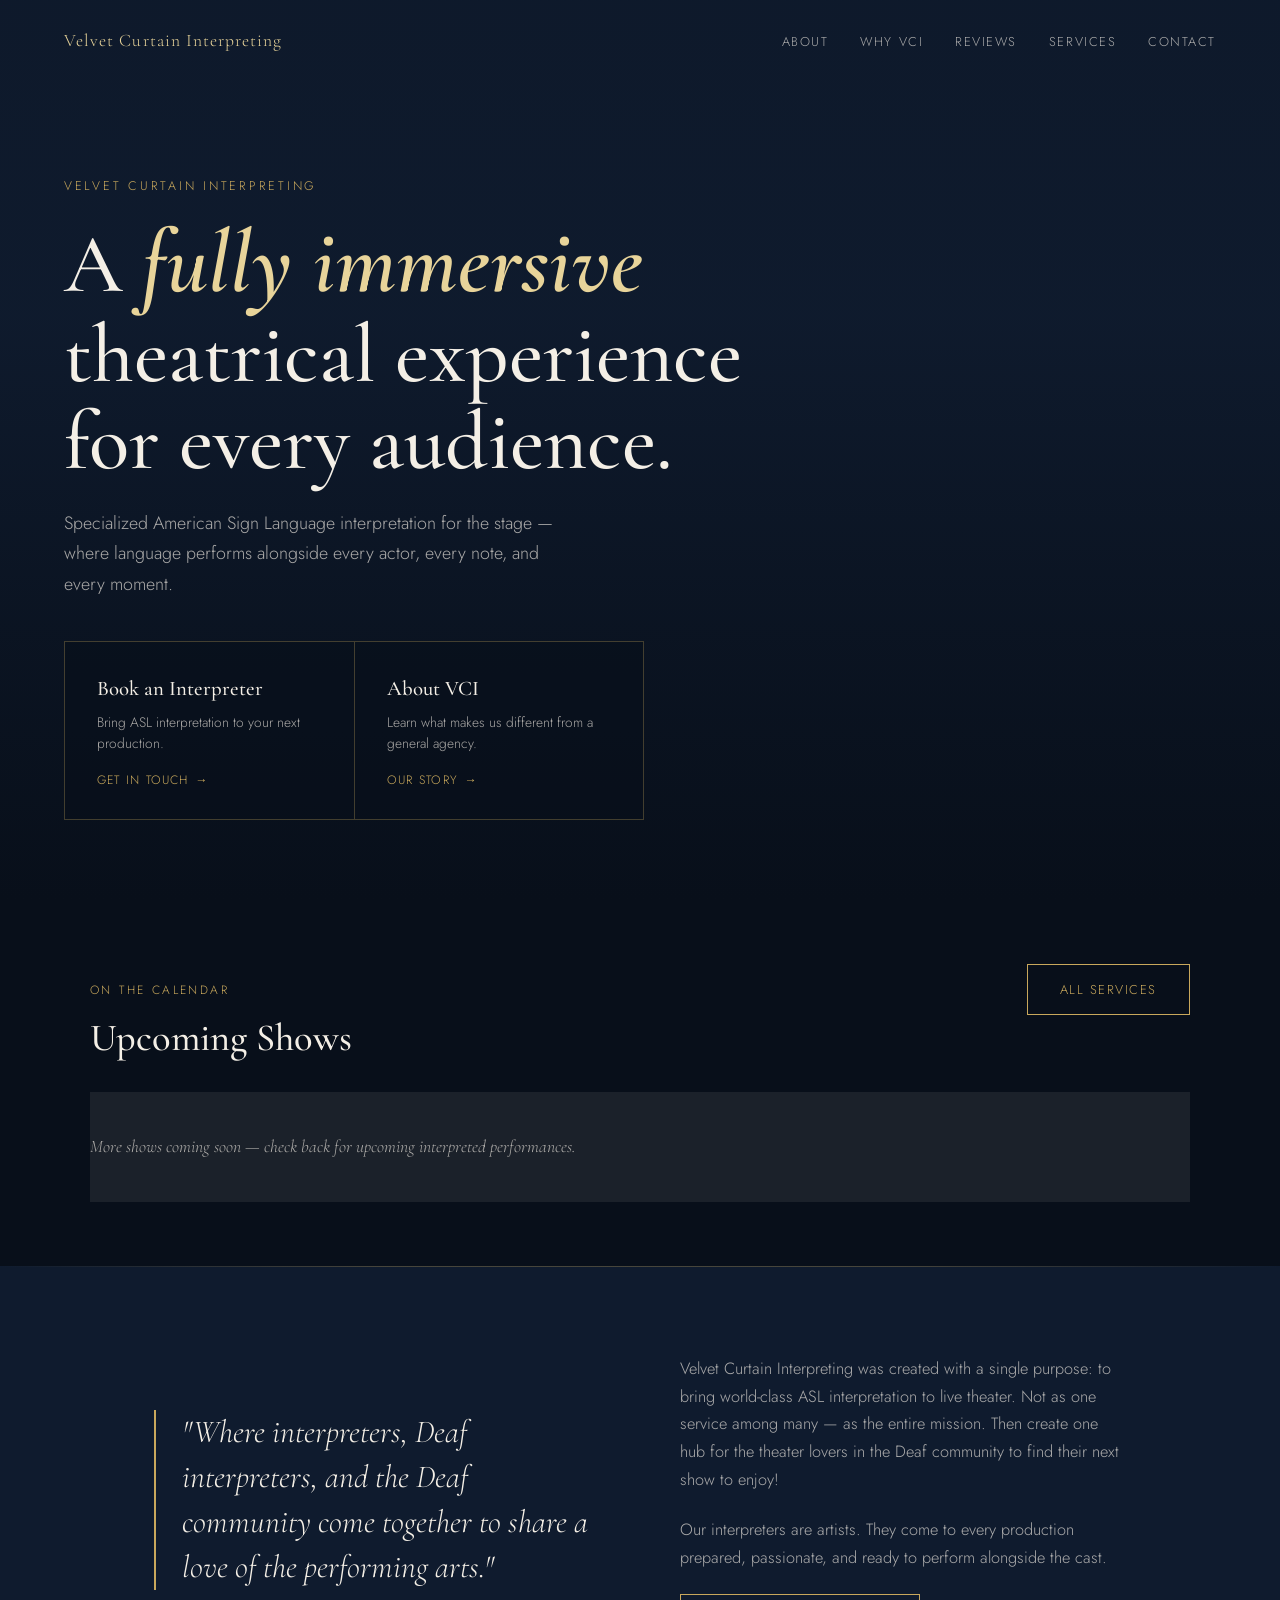
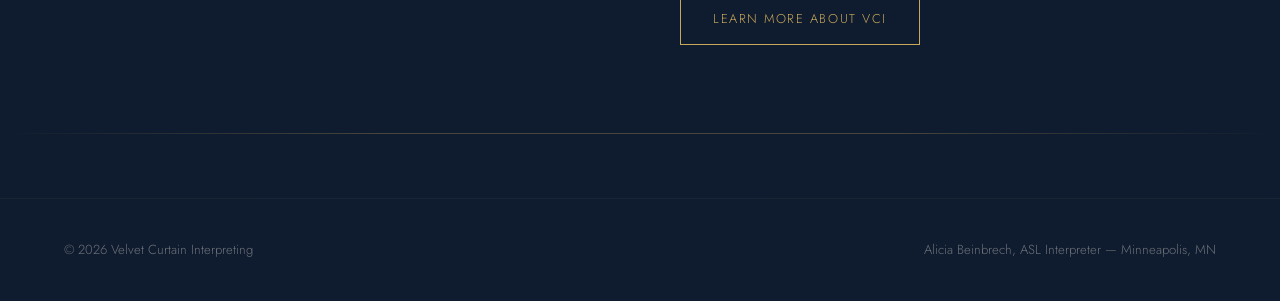
==== index.html @ 1c345d56 "Refactor mobile navigation styles for clarity" ====
<!DOCTYPE html>
<html lang="en">
<head>
  <meta name="viewport" content="width=device-width, initial-scale=1.0">
<meta charset="UTF-8">
<meta name="viewport" content="width=device-width, initial-scale=1.0">
<title>Velvet Curtain Interpreting | ASL Theatrical Interpretation</title>
<meta name="description" content="Specialized ASL interpretation for theatrical productions. Velvet Curtain Interpreting brings artists, not generalists, to the stage.">
<link rel="stylesheet" href="style.css">
<style>
/* HOME ONLY STYLES */
.hero {
  min-height: 100svh;
  position: relative;
  display: flex;
  flex-direction: column;
  justify-content: flex-end;
  overflow: hidden;
}
.hero-bg {
  position: absolute; inset: 0;
  background-image: url('https://images.unsplash.com/photo-1507676184212-d03ab07a01bf?w=1800&q=80');
  background-size: cover;
  background-position: center 30%;
  filter: brightness(0.42);
  animation: slowZoom 18s ease-in-out infinite alternate;
}
@keyframes slowZoom {
  from { transform: scale(1.0); }
  to { transform: scale(1.06); }
}
.hero-overlay {
  position: absolute; inset: 0;
  background: linear-gradient(
    to bottom,
    rgba(8,15,26,0.15) 0%,
    rgba(8,15,26,0.05) 35%,
    rgba(8,15,26,0.6) 70%,
    rgba(8,15,26,1) 100%
  );
}
.hero-content {
  position: relative; z-index: 2;
  padding: 0 5vw 5rem;
  max-width: 860px;
}
.hero-eyebrow {
  font-size: 0.78rem;
  letter-spacing: 0.22em;
  text-transform: uppercase;
  color: var(--gold);
  margin-bottom: 1.2rem;
  display: block;
  opacity: 0;
  animation: fadeUp 1s ease 0.2s forwards;
}
.hero h1 {
  font-family: var(--display);
  font-weight: 500;
  font-size: clamp(2.8rem, 6.5vw, 5.4rem);
  line-height: 1.05;
  color: var(--cream);
  margin-bottom: 1.4rem;
  opacity: 0;
  animation: fadeUp 1s ease 0.4s forwards;
}
.hero h1 em {
  font-style: italic;
  font-weight: 600;
  color: var(--gold-soft);
  font-size: 1.08em;
}
.hero-sub {
  font-size: clamp(1rem, 1.4vw, 1.15rem);
  color: var(--cream-dim);
  max-width: 52ch;
  margin-bottom: 2.6rem;
  opacity: 0;
  animation: fadeUp 1s ease 0.6s forwards;
}
/* ACTION CARDS */
.action-cards {
  display: grid;
  grid-template-columns: 1fr 1fr;
  gap: 0;
  max-width: 580px;
  opacity: 0;
  animation: fadeUp 1s ease 0.8s forwards;
}
.action-card {
  padding: 1.8rem 2rem;
  border: 1px solid rgba(201,168,92,0.3);
  background: rgba(8,15,26,0.55);
  backdrop-filter: blur(6px);
  transition: background 0.3s, border-color 0.3s;
}
.action-card:first-child { border-right: none; }
.action-card:hover { background: rgba(201,168,92,0.1); border-color: var(--gold); }
.action-card h3 {
  font-family: var(--display);
  font-size: 1.3rem;
  font-weight: 500;
  color: var(--cream);
  margin-bottom: 0.4rem;
}
.action-card p {
  font-size: 0.86rem;
  color: var(--cream-dim);
  margin-bottom: 1rem;
  line-height: 1.5;
}
.card-link {
  font-size: 0.76rem;
  letter-spacing: 0.1em;
  text-transform: uppercase;
  color: var(--gold);
  display: flex; align-items: center; gap: 0.4rem;
  transition: gap 0.2s;
}
.action-card:hover .card-link { gap: 0.7rem; }
.card-link::after { content: '→'; }
@media (max-width: 540px) {
  .action-cards { grid-template-columns: 1fr; max-width: 100%; }
  .action-card:first-child { border-right: 1px solid rgba(201,168,92,0.3); border-bottom: none; }
}

@keyframes fadeUp {
  from { opacity: 0; transform: translateY(20px); }
  to { opacity: 1; transform: translateY(0); }
}

/* UPCOMING SHOWS */
.shows-strip {
  background: var(--navy-deep);
  padding: 4rem 5vw;
}
.shows-inner {
  max-width: 1100px;
  margin: 0 auto;
}
.shows-header {
  display: flex;
  justify-content: space-between;
  align-items: baseline;
  margin-bottom: 2rem;
  flex-wrap: wrap;
  gap: 1rem;
}
.shows-grid {
  display: grid;
  grid-template-columns: repeat(3, 1fr);
  gap: 1px;
  background: rgba(244,239,230,0.08);
}
.show-card {
  background: var(--navy-deep);
  padding: 1.8rem 1.6rem;
  transition: background 0.25s;
}
.show-card:hover { background: rgba(201,168,92,0.05); }
.show-date {
  font-size: 0.75rem;
  letter-spacing: 0.1em;
  text-transform: uppercase;
  color: var(--gold);
  margin-bottom: 0.5rem;
}
.show-title {
  font-family: var(--display);
  font-size: 1.25rem;
  font-weight: 500;
  color: var(--cream);
  margin-bottom: 0.3rem;
}
.show-venue {
  font-size: 0.88rem;
  color: var(--cream-dim);
}
.no-shows {
  grid-column: 1 / -1;
  padding: 2.5rem 0;
  color: var(--cream-dim);
  font-style: italic;
  font-family: var(--display);
  font-size: 1.1rem;
}
@media (max-width: 700px) {
  .shows-grid { grid-template-columns: 1fr; }
}

/* HOME INTRO STRIP */
.intro-strip {
  padding: 5.5rem 5vw;
  max-width: 1100px;
  margin: 0 auto;
  display: grid;
  grid-template-columns: 1fr 1fr;
  gap: 5rem;
  align-items: center;
}
.intro-strip blockquote {
  font-family: var(--display);
  font-style: italic;
  font-size: clamp(1.5rem, 2.6vw, 2rem);
  line-height: 1.4;
  color: var(--cream);
  border-left: 2px solid var(--gold);
  padding-left: 1.6rem;
}
.intro-strip p {
  color: var(--cream-dim);
  font-size: 1.02rem;
  margin-bottom: 1.4rem;
}
@media (max-width: 760px) {
  .intro-strip { grid-template-columns: 1fr; gap: 2rem; }
}
/* UNIFIED MOBILE FIX */
@media (max-width: 768px) {
  .hero {
    justify-content: flex-start; /* Pushes the headline down so it doesn't fight the menu */
  }

  .over-hero {
    position: relative; /* Pulls the menu out from behind the text so it sits clearly at the top */
    flex-direction: column;
    gap: 1.2rem;
    padding: 2rem 1rem;
    text-align: center;
    background: rgba(8, 15, 26, 0.95); /* Deep backdrop so the links are incredibly sharp */
    width: 100%;
    z-index: 10;
  }

  .nav-links {
    flex-direction: column;
    gap: 1rem;
    padding: 0;
    width: 100%;
  }

  .nav-links li {
    width: 100%;
  }

  .nav-links a {
    display: block;
    padding: 0.6rem 0;
    font-size: 1.1rem;
    border-bottom: 1px solid rgba(244, 239, 230, 0.1); /* Elegant divider line */
  }
  
  .nav-links li:last-child a {
    border-bottom: none; /* Removes the line from the contact button */
  }
}
</style>
</head>
<body>

<a href="#main" class="skip">Skip to main content</a>

<div class="hero">
  <div class="hero-bg"></div>
  <div class="hero-overlay"></div>
  <nav class="over-hero">
    <a href="index.html" class="nav-logo">Velvet Curtain Interpreting</a>
    <ul class="nav-links">
      <li><a href="about.html">About</a></li>
      <li><a href="why.html">Why VCI</a></li>
      <li><a href="reviews.html">Reviews</a></li>
      <li><a href="services.html">Services</a></li>
      <li><a href="contact.html">Contact</a></li>
    </ul>
  </nav>
  <main id="main">
    <div class="hero-content">
      <span class="hero-eyebrow">Velvet Curtain Interpreting</span>
      <h1>A <em>fully immersive</em><br>theatrical experience<br>for every audience.</h1>
      <p class="hero-sub">Specialized American Sign Language interpretation for the stage — where language performs alongside every actor, every note, and every moment.</p>
      <div class="action-cards">
        <a href="contact.html" class="action-card">
          <h3>Book an Interpreter</h3>
          <p>Bring ASL interpretation to your next production.</p>
          <span class="card-link">Get in touch</span>
        </a>
        <a href="about.html" class="action-card">
          <h3>About VCI</h3>
          <p>Learn what makes us different from a general agency.</p>
          <span class="card-link">Our story</span>
        </a>
      </div>
    </div>
  </main>
</div>

<!-- UPCOMING SHOWS -->
<div class="shows-strip">
  <div class="shows-inner">
    <div class="shows-header">
      <div>
        <span class="eyebrow">On the Calendar</span>
        <h2>Upcoming Shows</h2>
      </div>
      <a href="services.html" class="btn">All Services</a>
    </div>
    <div class="shows-grid">
      <!-- ADD SHOWS HERE — copy a show-card block and fill in details -->
      <!-- Example:
      <div class="show-card">
        <p class="show-date">July 12, 2026</p>
        <p class="show-title">Anything Goes</p>
        <p class="show-venue">Minnewaska Showstoppers</p>
      </div>
      -->
      <p class="no-shows">More shows coming soon — check back for upcoming interpreted performances.</p>
    </div>
  </div>
</div>

<div class="gold-line"></div>

<!-- HOME INTRO -->
<div class="intro-strip">
  <blockquote>"Where interpreters, Deaf interpreters, and the Deaf community come together to share a love of the performing arts."</blockquote>
  <div>
    <p>Velvet Curtain Interpreting was created with a single purpose: to bring world-class ASL interpretation to live theater. Not as one service among many — as the entire mission. Then create one hub for the theater lovers in the Deaf community to find their next show to enjoy!</p>
    <p>Our interpreters are artists. They come to every production prepared, passionate, and ready to perform alongside the cast.</p>
    <a href="about.html" class="btn">Learn More About VCI</a>
  </div>
</div>

<div class="gold-line"></div>

<footer>
  <span>&copy; 2026 Velvet Curtain Interpreting</span>
  <span>Alicia Beinbrech, ASL Interpreter &mdash; Minneapolis, MN</span>
</footer>

</body>
</html>
---- style.css ----
@import url('https://fonts.googleapis.com/css2?family=Cormorant+Garamond:ital,wght@0,400;0,500;0,600;1,400;1,500&family=Jost:wght@300;400;500&display=swap');

* { margin: 0; padding: 0; box-sizing: border-box; }
html { scroll-behavior: smooth; }

:root {
  --gold: #C9A85C;
  --gold-soft: #E8D49A;
  --cream: #F4EFE6;
  --cream-dim: rgba(244,239,230,0.68);
  --navy: #0F1B2E;
  --navy-deep: #080f1a;
  --garnet: #7A1F2B;
  --display: 'Cormorant Garamond', serif;
  --body: 'Jost', sans-serif;
}

body {
  background: var(--navy);
  color: var(--cream);
  font-family: var(--body);
  font-weight: 300;
  line-height: 1.7;
  overflow-x: hidden;
}

a { color: inherit; text-decoration: none; }
img { display: block; max-width: 100%; }

/* SKIP LINK */
.skip {
  position: absolute; left: -9999px; top: 1rem;
  background: var(--gold); color: var(--navy);
  padding: 8px 16px; font-weight: 500;
  font-family: var(--body);
}
.skip:focus { left: 1rem; }

/* NAV — static, top only */
nav {
  width: 100%;
  display: flex;
  justify-content: space-between;
  align-items: center;
  padding: 1.6rem 5vw;
  background: transparent;
  position: relative;
  z-index: 10;
}
nav.over-hero {
  position: absolute;
  top: 0; left: 0; right: 0;
}
.nav-logo {
  font-family: var(--display);
  font-size: 1.1rem;
  letter-spacing: 0.06em;
  color: var(--gold-soft);
}
.nav-links {
  display: flex;
  gap: 2rem;
  list-style: none;
}
.nav-links a {
  font-size: 0.8rem;
  letter-spacing: 0.12em;
  text-transform: uppercase;
  color: var(--cream-dim);
  transition: color 0.2s;
  padding-bottom: 2px;
  border-bottom: 1px solid transparent;
}
.nav-links a:hover,
.nav-links a.active { color: var(--gold-soft); border-bottom-color: var(--gold); }
@media (max-width: 640px) {
  nav { flex-direction: column; gap: 1rem; align-items: flex-start; }
  .nav-links { gap: 1rem; flex-wrap: wrap; }
  .nav-links a { font-size: 0.72rem; }
}

/* GOLD LINE */
.gold-line {
  width: 100%;
  height: 1px;
  background: linear-gradient(90deg, transparent, var(--gold) 30%, var(--gold) 70%, transparent);
  opacity: 0.3;
}

/* PAGE HERO (inner pages) */
.page-hero {
  padding: 5rem 5vw 4rem;
  border-bottom: 1px solid rgba(244,239,230,0.08);
}
.page-hero .eyebrow {
  display: block;
  font-size: 0.75rem;
  letter-spacing: 0.2em;
  text-transform: uppercase;
  color: var(--gold);
  margin-bottom: 1rem;
}
.page-hero h1 {
  font-family: var(--display);
  font-weight: 500;
  font-size: clamp(2.4rem, 5vw, 3.8rem);
  line-height: 1.1;
  color: var(--cream);
  max-width: 22ch;
}
.page-hero h1 em { font-style: italic; color: var(--gold-soft); }
.page-hero p {
  margin-top: 1.2rem;
  color: var(--cream-dim);
  font-size: 1.05rem;
  max-width: 52ch;
}

/* SECTION */
.section {
  padding: 5.5rem 5vw;
  max-width: 1100px;
  margin: 0 auto;
}

/* TYPOGRAPHY */
.eyebrow {
  display: block;
  font-size: 0.75rem;
  letter-spacing: 0.2em;
  text-transform: uppercase;
  color: var(--gold);
  margin-bottom: 1rem;
}
h2 {
  font-family: var(--display);
  font-weight: 500;
  font-size: clamp(1.8rem, 3vw, 2.6rem);
  line-height: 1.15;
  color: var(--cream);
}
h2 em { font-style: italic; color: var(--gold-soft); }

/* FOOTER */
footer {
  padding: 2.5rem 5vw;
  border-top: 1px solid rgba(244,239,230,0.08);
  display: flex;
  justify-content: space-between;
  align-items: center;
  flex-wrap: wrap;
  gap: 1rem;
  font-size: 0.82rem;
  color: var(--cream-dim);
  opacity: 0.6;
  margin-top: 4rem;
}

/* BUTTONS */
.btn {
  display: inline-block;
  padding: 0.85rem 2rem;
  font-family: var(--body);
  font-size: 0.8rem;
  letter-spacing: 0.12em;
  text-transform: uppercase;
  cursor: pointer;
  transition: background 0.25s, color 0.25s, border-color 0.25s;
  border: 1px solid var(--gold);
  color: var(--gold);
  background: transparent;
}
.btn:hover { background: var(--gold); color: var(--navy); }
.btn-filled { background: var(--gold); color: var(--navy); }
.btn-filled:hover { background: var(--gold-soft); }

/* FORM */
form { display: flex; flex-direction: column; gap: 1.2rem; }
.field { display: flex; flex-direction: column; gap: 0.4rem; }
label {
  font-size: 0.75rem;
  letter-spacing: 0.12em;
  text-transform: uppercase;
  color: var(--cream-dim);
}
input, textarea {
  background: rgba(244,239,230,0.04);
  border: 1px solid rgba(244,239,230,0.15);
  color: var(--cream);
  padding: 0.85rem 1rem;
  font-family: var(--body);
  font-weight: 300;
  font-size: 1rem;
  transition: border-color 0.2s;
}
input:focus, textarea:focus { outline: none; border-color: var(--gold); }
textarea { resize: vertical; min-height: 130px; }
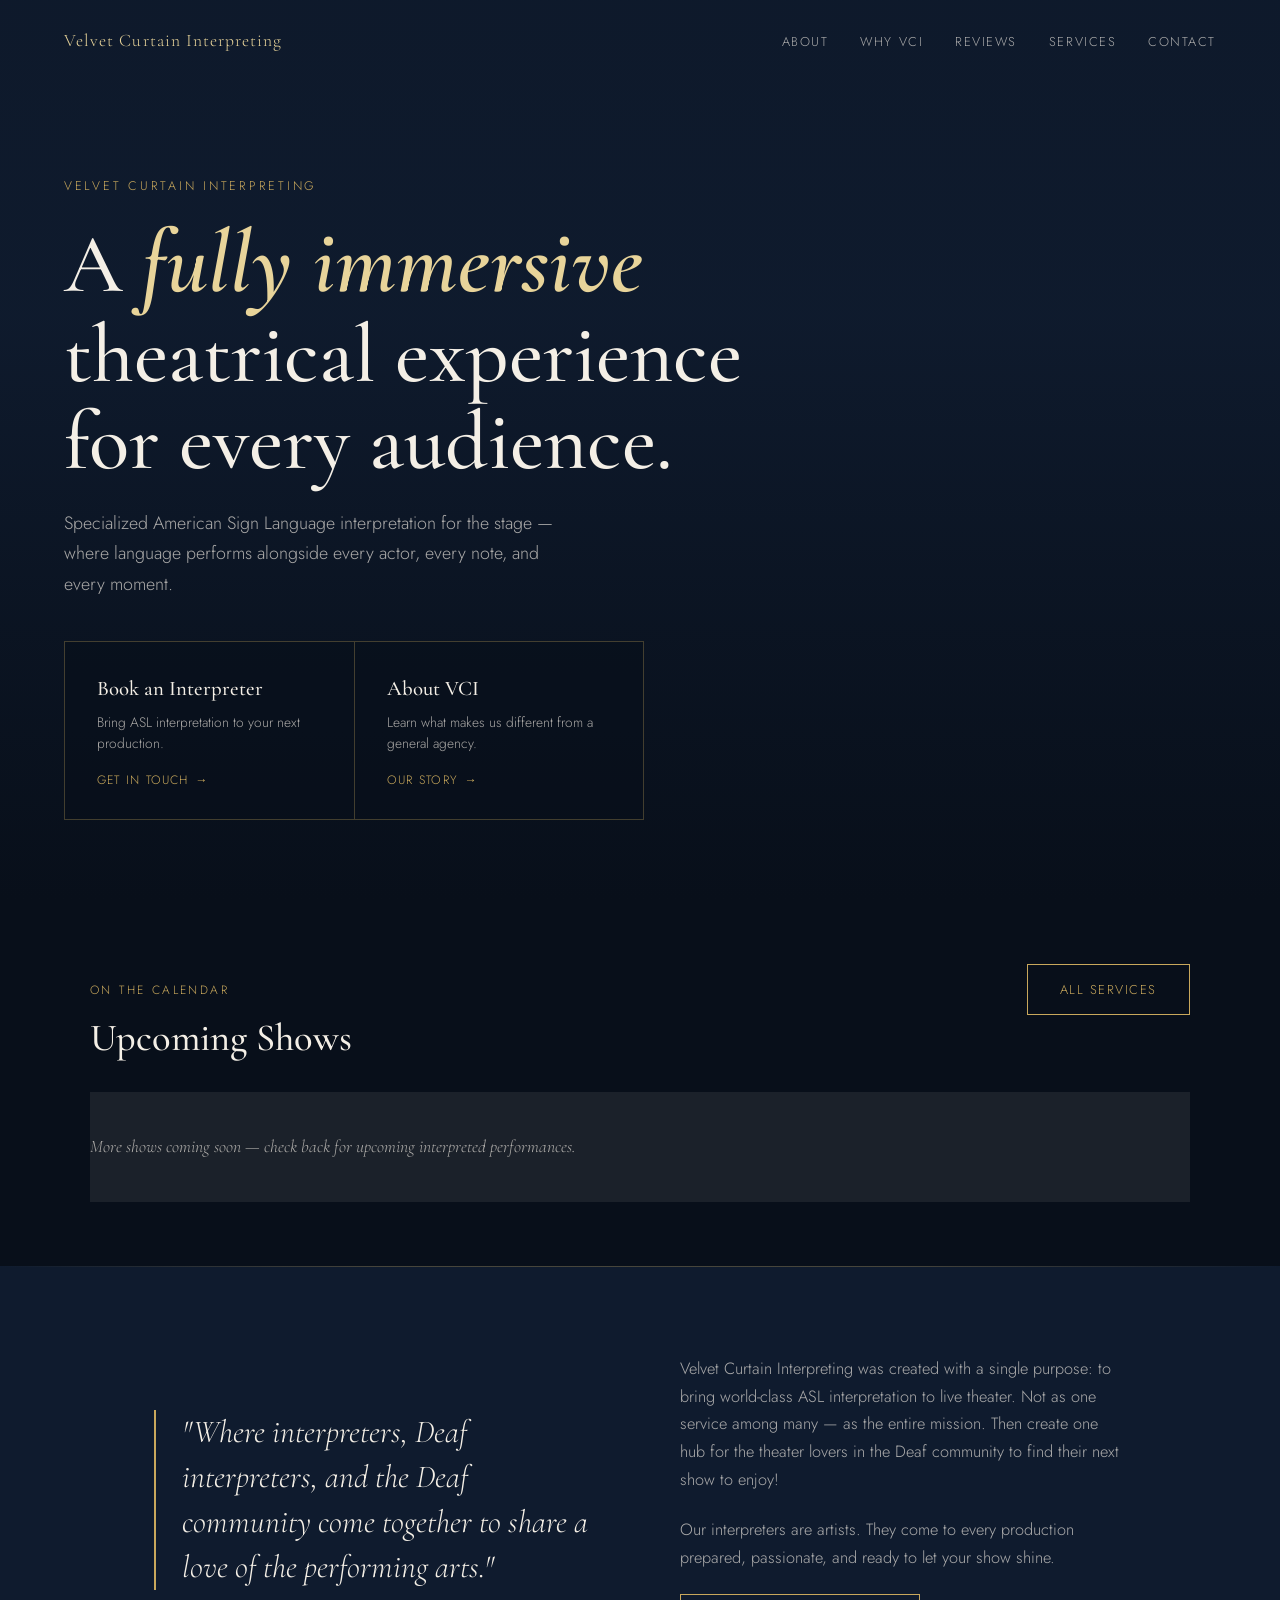
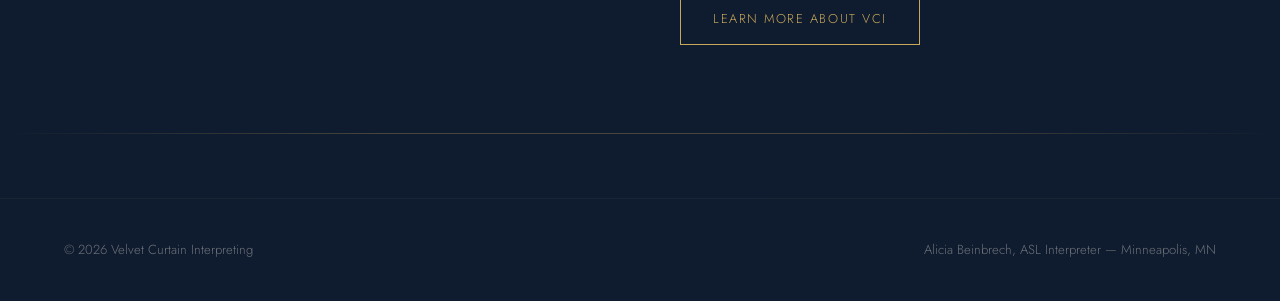
==== commit 4ef394a3: "Update description of interpreters' performance" ====
--- a/index.html
+++ b/index.html
@@ -218,18 +218,26 @@
 /* UNIFIED MOBILE FIX */
 @media (max-width: 768px) {
   .hero {
-    justify-content: flex-start; /* Pushes the headline down so it doesn't fight the menu */
+    justify-content: flex-start;
+    min-height: auto;
+    padding-bottom: 3rem;
   }
 
   .over-hero {
-    position: relative; /* Pulls the menu out from behind the text so it sits clearly at the top */
+    position: relative;
     flex-direction: column;
     gap: 1.2rem;
     padding: 2rem 1rem;
     text-align: center;
-    background: rgba(8, 15, 26, 0.95); /* Deep backdrop so the links are incredibly sharp */
+    background: rgba(8, 15, 26, 0.95);
     width: 100%;
     z-index: 10;
+  }
+
+  .hero-content {
+    position: relative;
+    padding: 4rem 5vw 1rem; /* Generous space to push the headline down */
+    margin-top: 0;
   }
 
   .nav-links {
@@ -247,11 +255,11 @@
     display: block;
     padding: 0.6rem 0;
     font-size: 1.1rem;
-    border-bottom: 1px solid rgba(244, 239, 230, 0.1); /* Elegant divider line */
+    border-bottom: 1px solid rgba(244, 239, 230, 0.1);
   }
   
   .nav-links li:last-child a {
-    border-bottom: none; /* Removes the line from the contact button */
+    border-bottom: none;
   }
 }
 </style>
@@ -325,7 +333,7 @@
   <blockquote>"Where interpreters, Deaf interpreters, and the Deaf community come together to share a love of the performing arts."</blockquote>
   <div>
     <p>Velvet Curtain Interpreting was created with a single purpose: to bring world-class ASL interpretation to live theater. Not as one service among many — as the entire mission. Then create one hub for the theater lovers in the Deaf community to find their next show to enjoy!</p>
-    <p>Our interpreters are artists. They come to every production prepared, passionate, and ready to perform alongside the cast.</p>
+    <p>Our interpreters are artists. They come to every production prepared, passionate, and ready to let your show shine.</p>
     <a href="about.html" class="btn">Learn More About VCI</a>
   </div>
 </div>
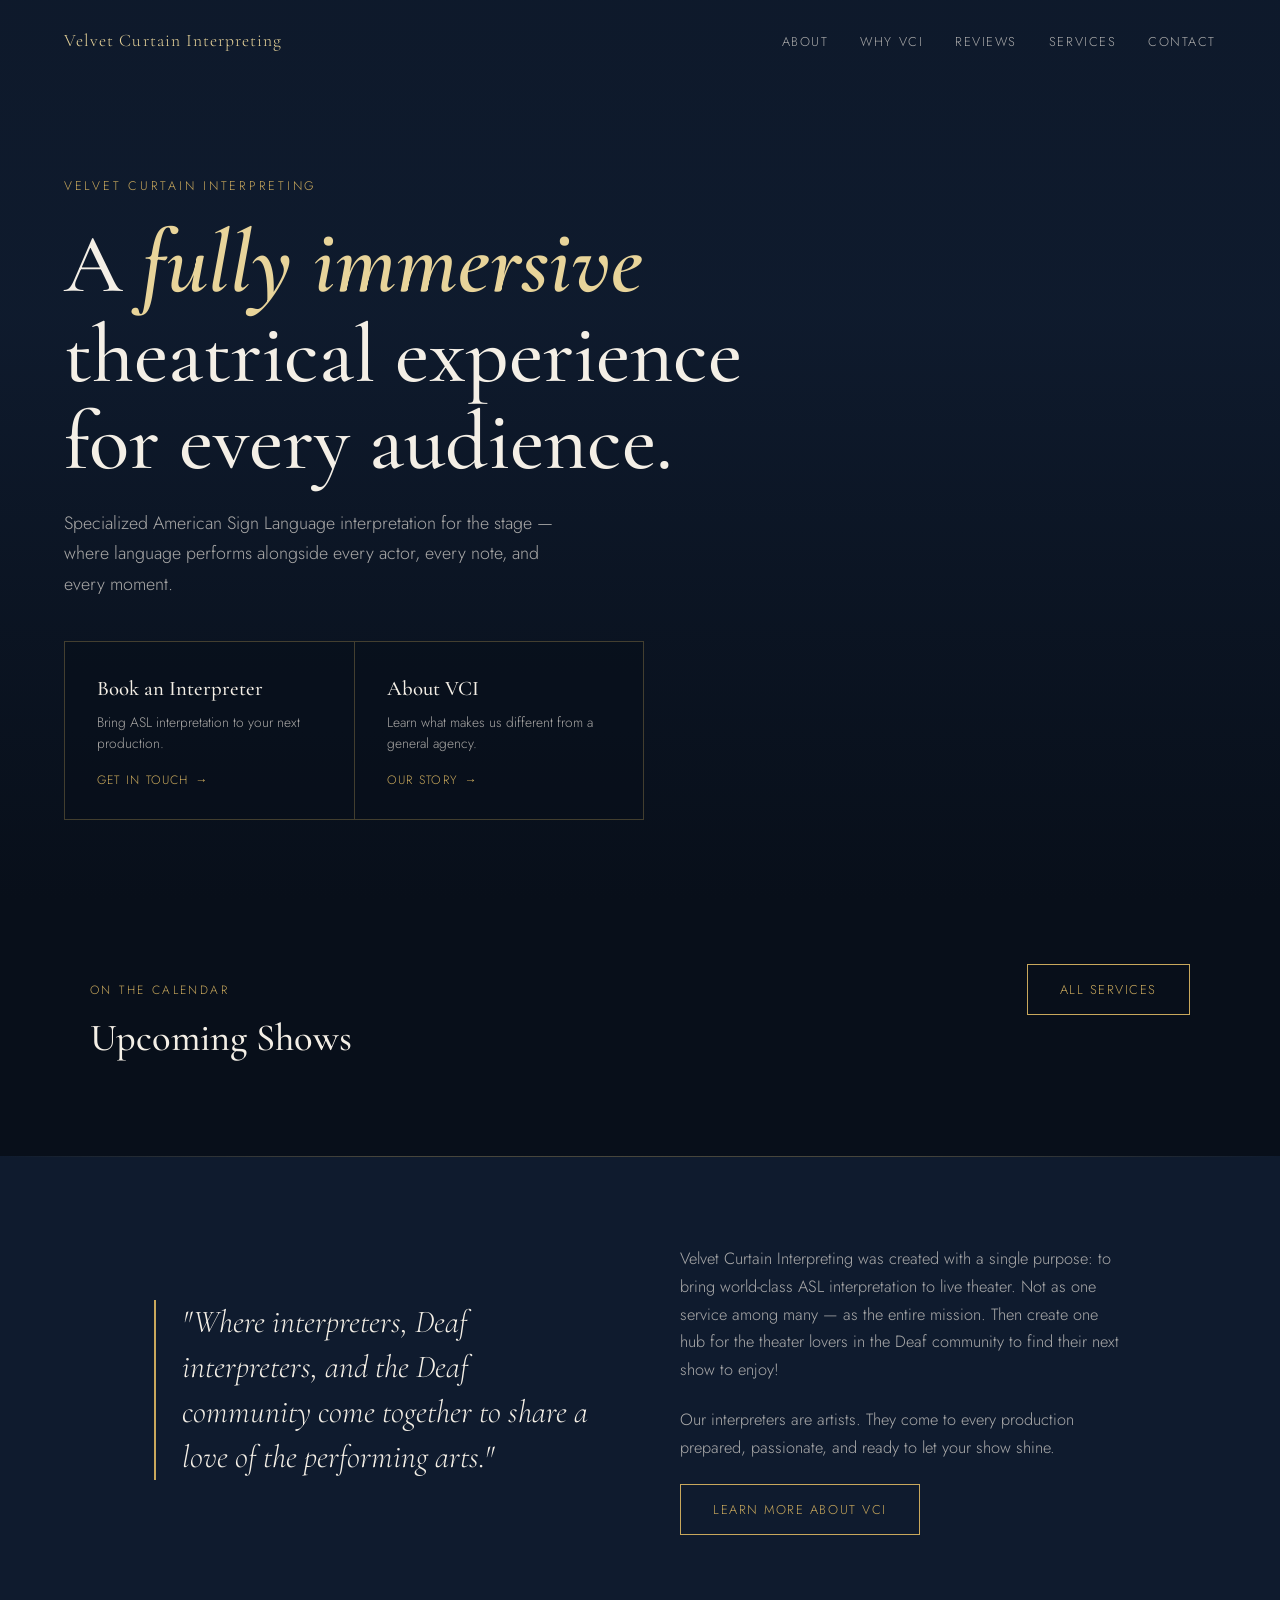
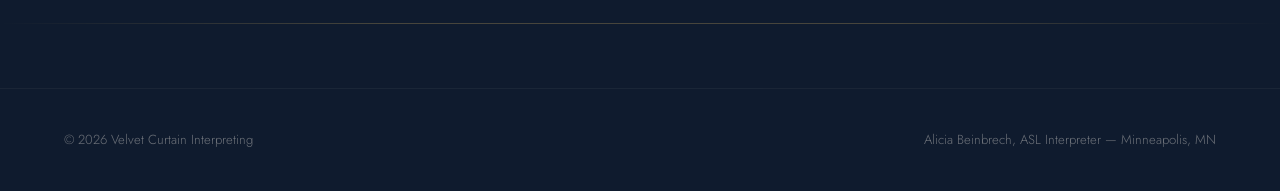
==== commit 6331684e: "hide coming soon" ====
--- a/index.html
+++ b/index.html
@@ -321,7 +321,7 @@
         <p class="show-venue">Minnewaska Showstoppers</p>
       </div>
       -->
-      <p class="no-shows">More shows coming soon — check back for upcoming interpreted performances.</p>
+     <!-- <p class="no-shows">More shows coming soon — check back for upcoming interpreted performances.</p> -->
     </div>
   </div>
 </div>
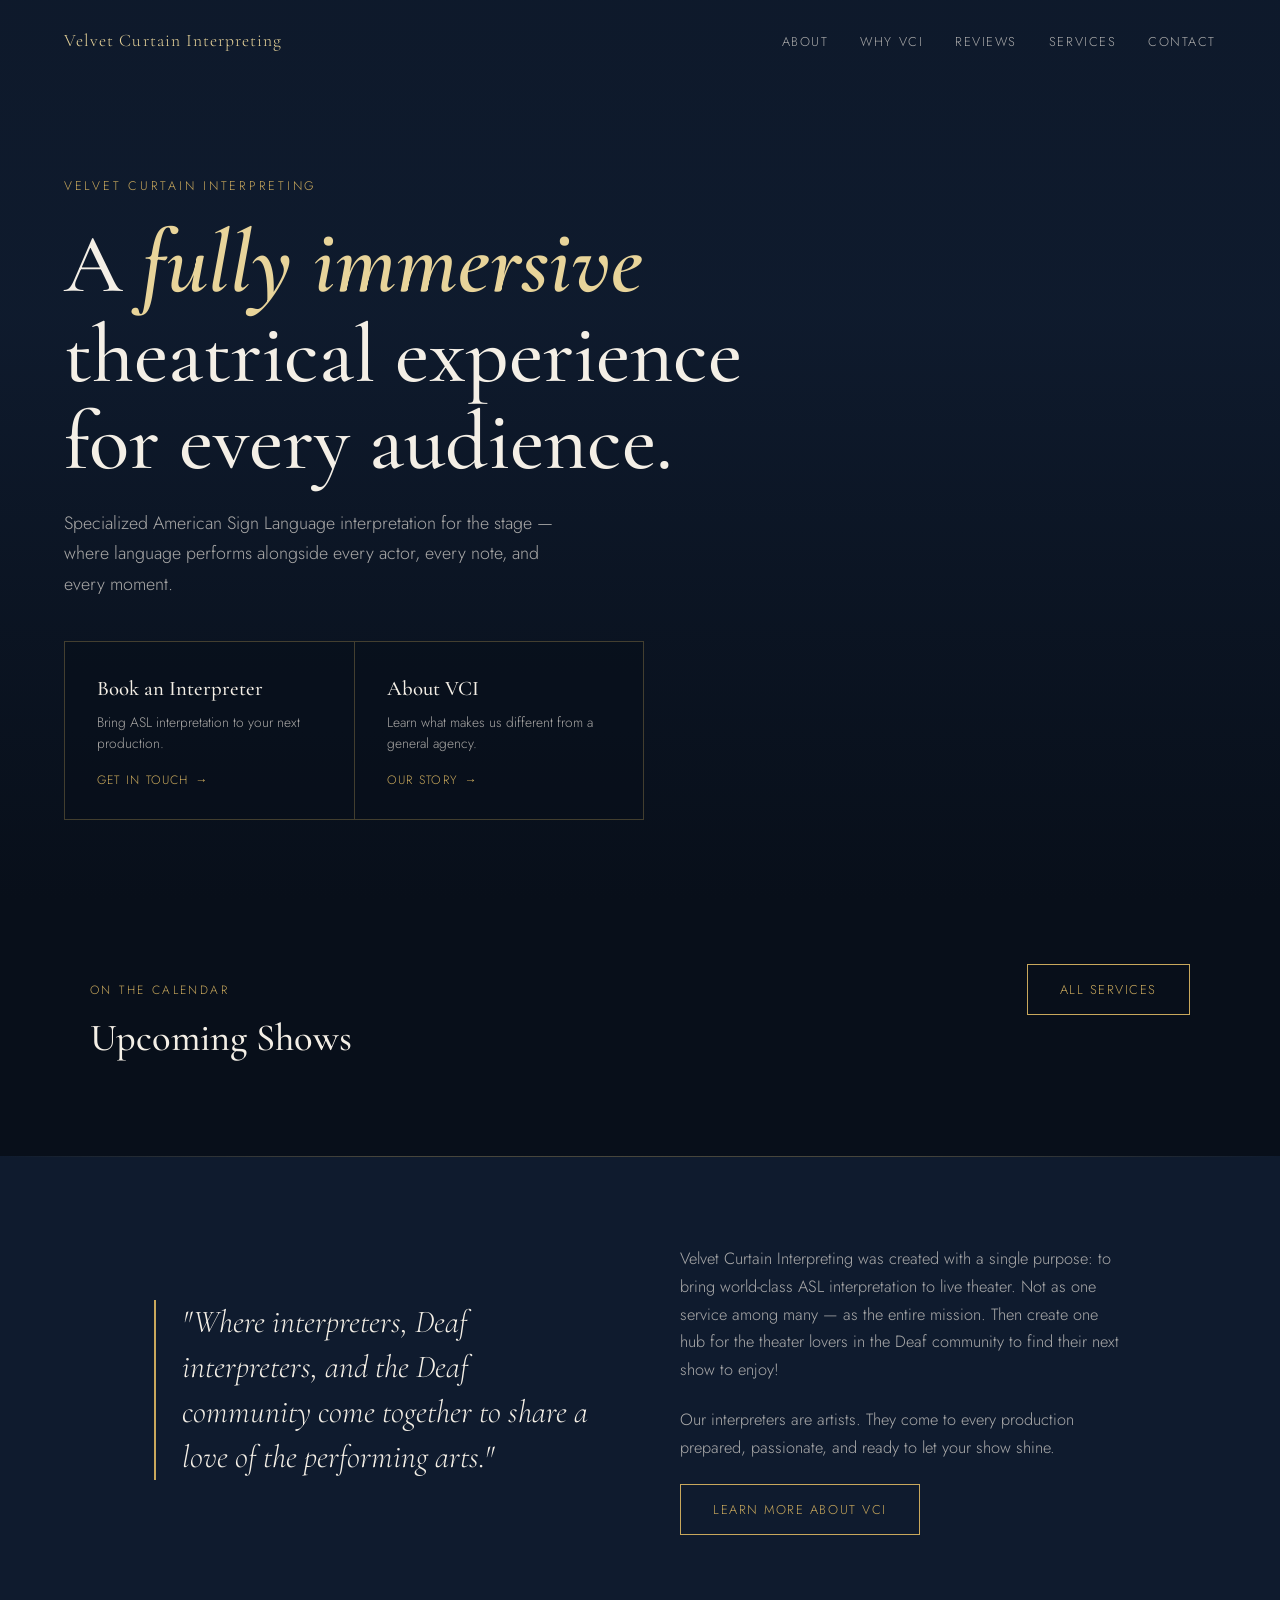
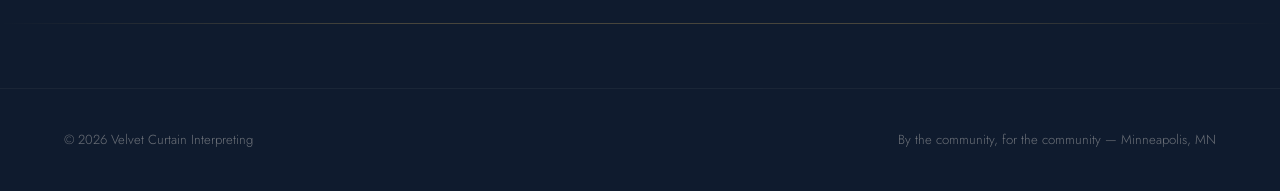
==== commit 1b8f9a1a: "Update index.html" ====
--- a/index.html
+++ b/index.html
@@ -342,7 +342,7 @@
 
 <footer>
   <span>&copy; 2026 Velvet Curtain Interpreting</span>
-  <span>Alicia Beinbrech, ASL Interpreter &mdash; Minneapolis, MN</span>
+  <span>By the community, for the community &mdash; Minneapolis, MN</span>
 </footer>
 
 </body>
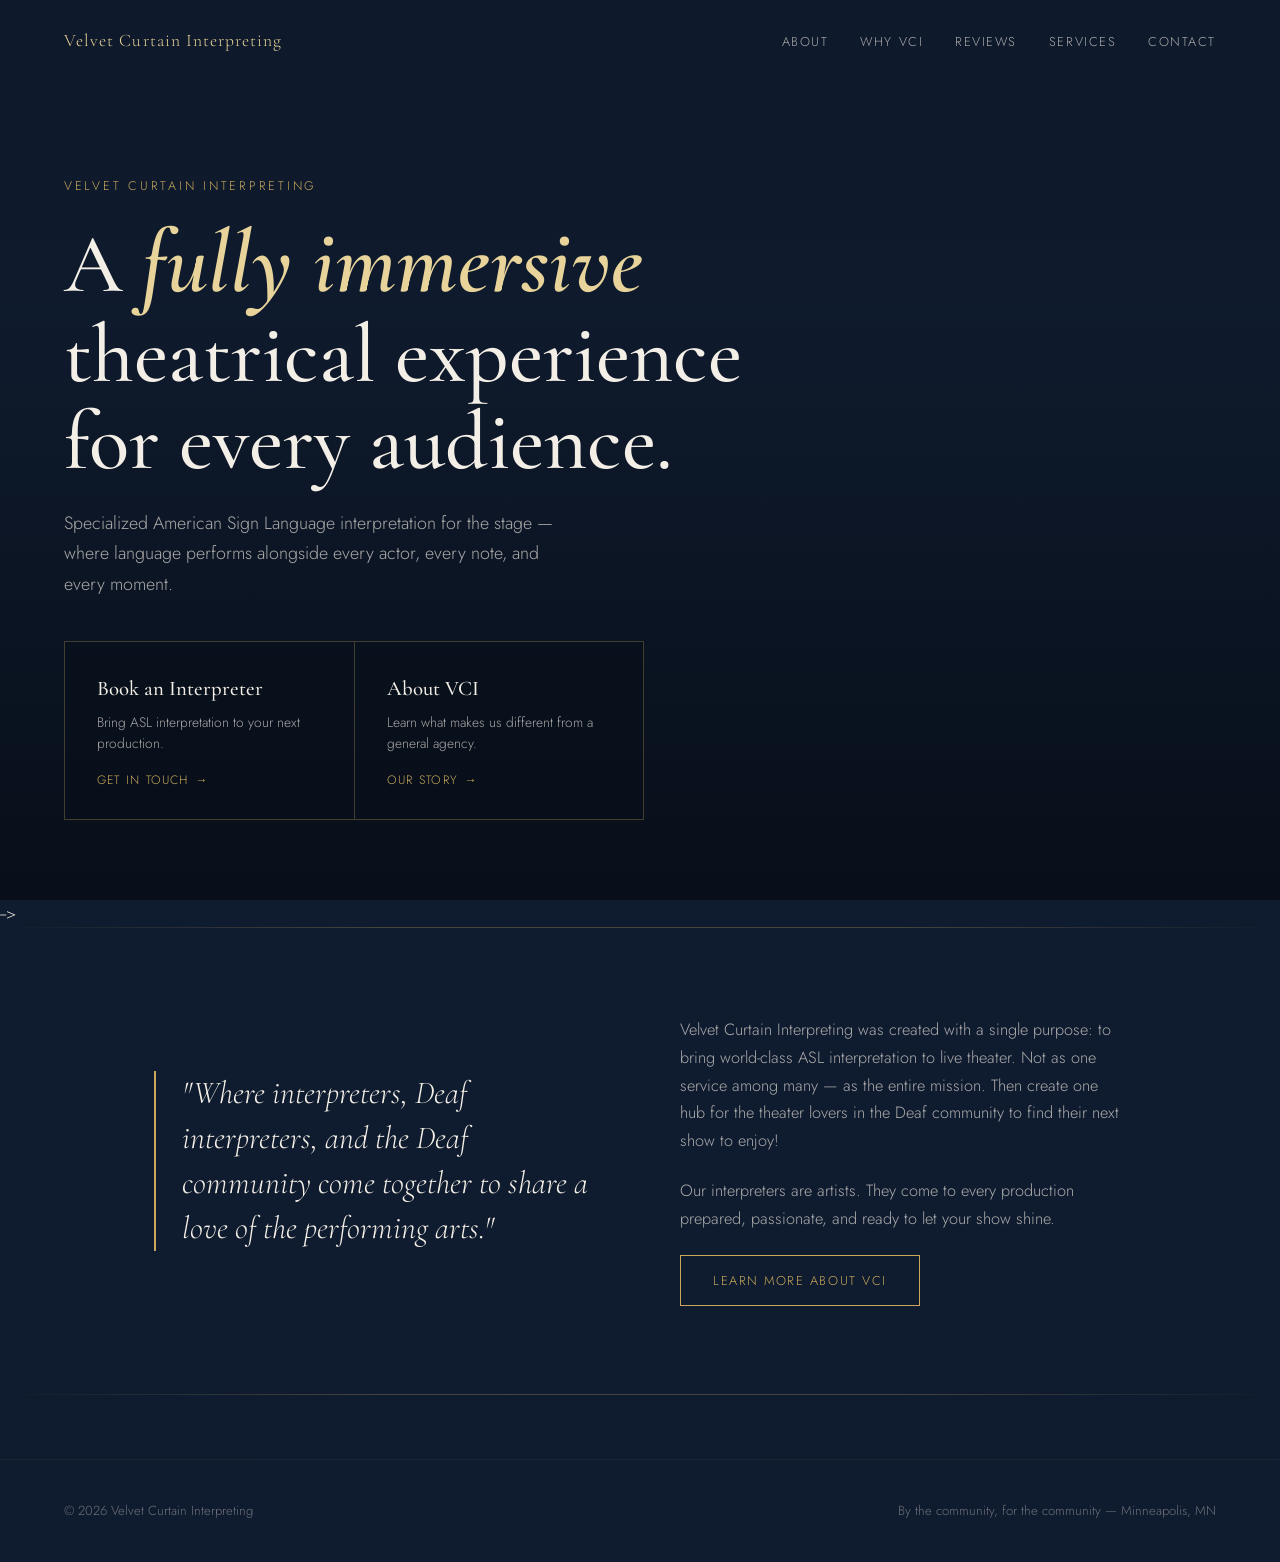
==== commit 9f263b58: "hide upcoming shows" ====
--- a/index.html
+++ b/index.html
@@ -303,7 +303,7 @@
 </div>
 
 <!-- UPCOMING SHOWS -->
-<div class="shows-strip">
+<!--<div class="shows-strip">
   <div class="shows-inner">
     <div class="shows-header">
       <div>
@@ -324,7 +324,7 @@
      <!-- <p class="no-shows">More shows coming soon — check back for upcoming interpreted performances.</p> -->
     </div>
   </div>
-</div>
+</div> -->
 
 <div class="gold-line"></div>
 
